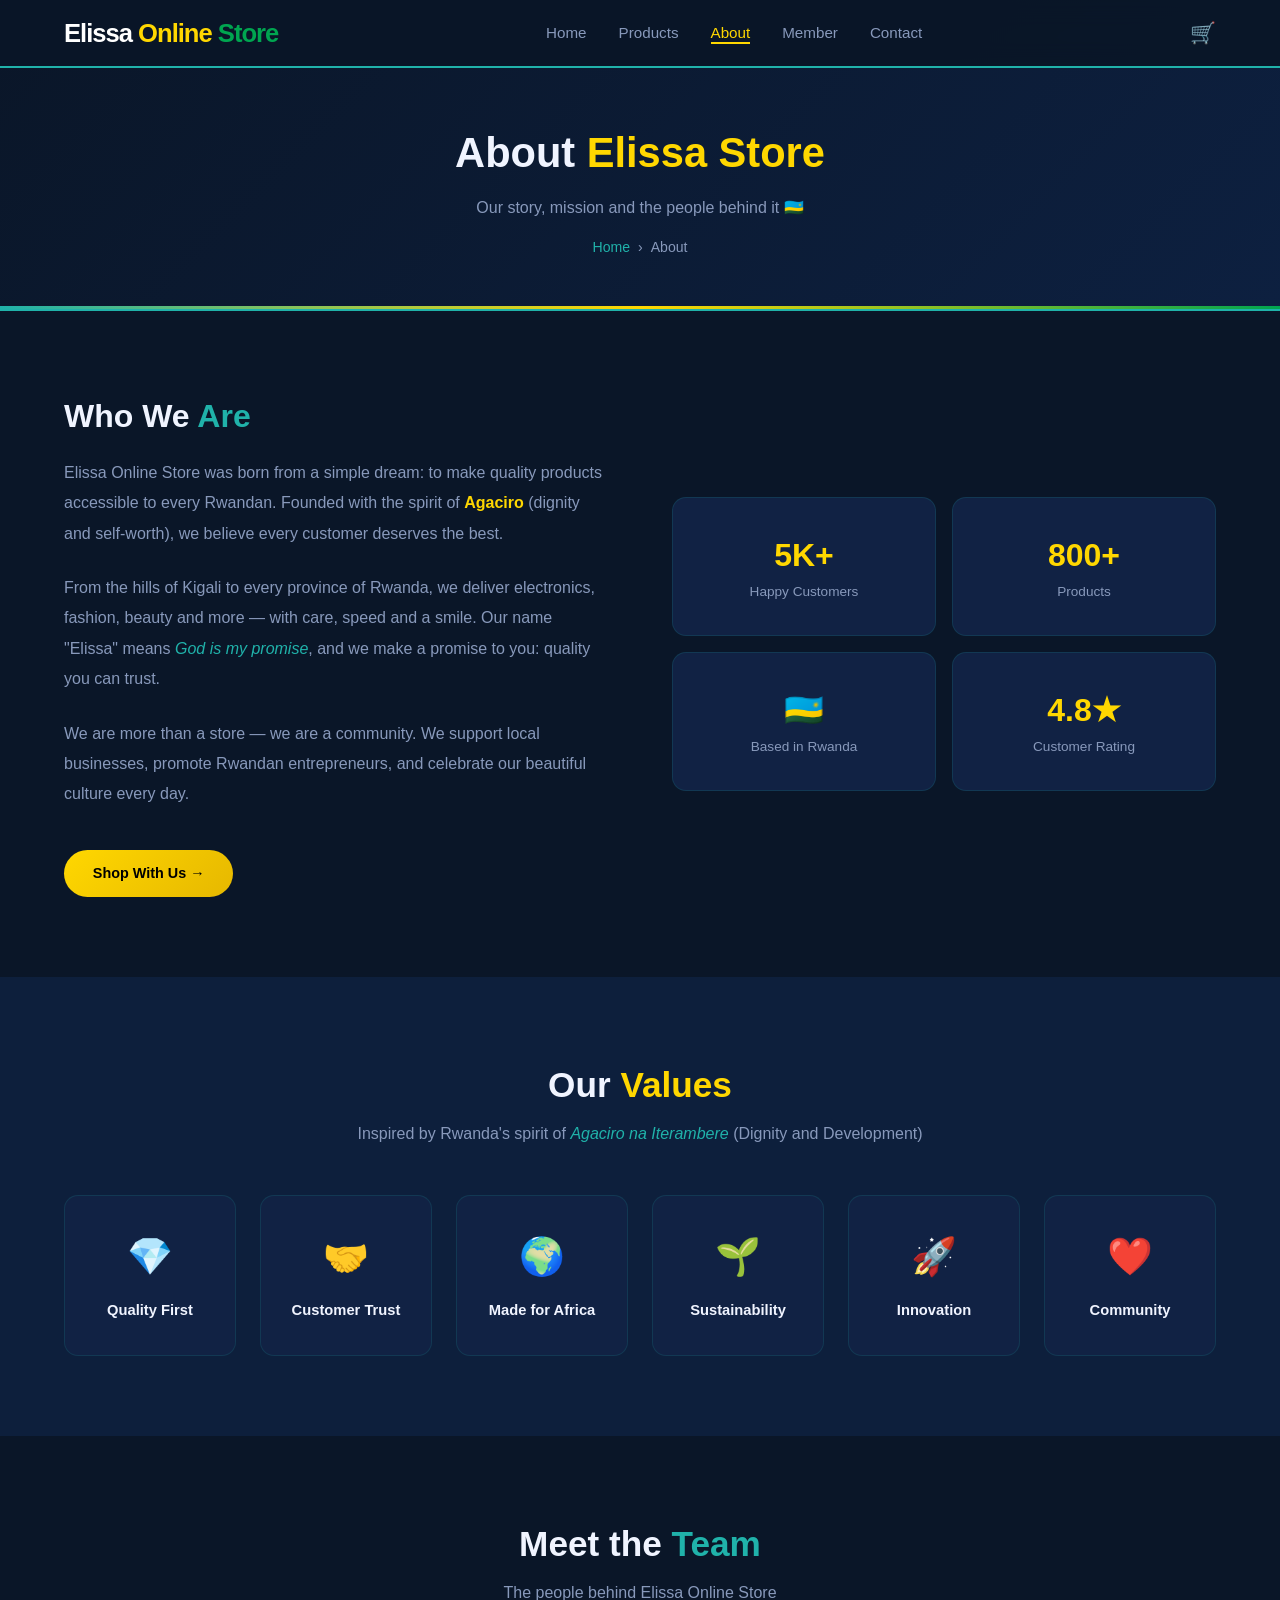
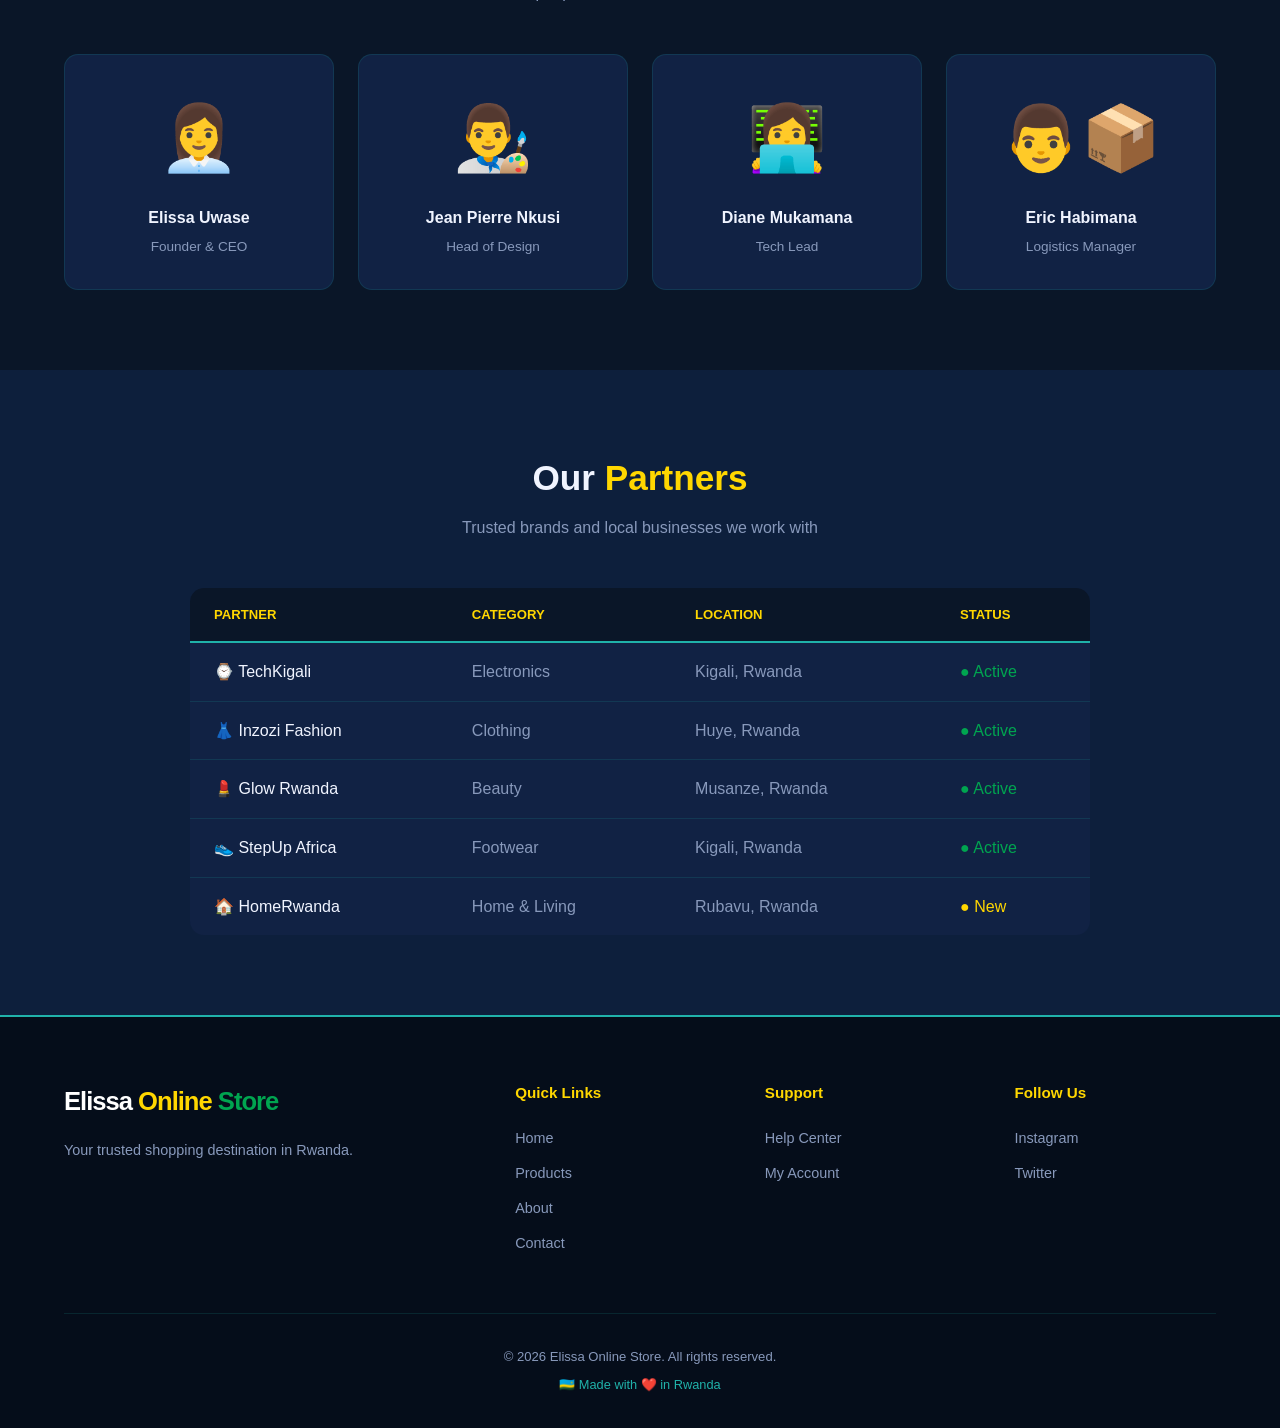
==== about.html @ 530d2311 "first commit" ====
<!DOCTYPE html>
<html lang="en">
<head>
  <meta charset="UTF-8">
  <meta name="viewport" content="width=device-width, initial-scale=1.0">
  <title>About – Elissa Online Store</title>
  <link rel="stylesheet" href="css/style.css">
</head>
<body>

<nav class="navbar">
  <a href="index.html" class="logo">Elissa<span> Online</span><em> Store</em></a>
  <ul class="nav-links">
    <li><a href="index.html">Home</a></li>
    <li><a href="prouducts.html">Products</a></li>
    <li><a href="about.html">About</a></li>
    <li><a href="member.html">Member</a></li>
    <li><a href="contact.html">Contact</a></li>
  </ul>
  <div class="nav-right">
    <a href="prouducts.html" class="cart-icon">🛒<span class="cart-count">0</span></a>
    <div class="hamburger"><span></span><span></span><span></span></div>
  </div>
</nav>

<div class="page-header">
  <h1>About <span class="gold">Elissa Store</span></h1>
  <p>Our story, mission and the people behind it 🇷🇼</p>
  <div class="breadcrumb"><a href="index.html">Home</a><span>›</span><span>About</span></div>
</div>

<!-- OUR STORY -->
<section>
  <div class="about-grid">
    <div class="about-text">
      <h2>Who We <span class="accent">Are</span></h2>
      <p>Elissa Online Store was born from a simple dream: to make quality products accessible to every Rwandan. Founded with the spirit of <strong style="color:var(--gold);">Agaciro</strong> (dignity and self-worth), we believe every customer deserves the best.</p>
      <p>From the hills of Kigali to every province of Rwanda, we deliver electronics, fashion, beauty and more — with care, speed and a smile. Our name "Elissa" means <em style="color:var(--accent);">God is my promise</em>, and we make a promise to you: quality you can trust.</p>
      <p>We are more than a store — we are a community. We support local businesses, promote Rwandan entrepreneurs, and celebrate our beautiful culture every day.</p>
      <a href="prouducts.html" class="btn btn-gold" style="margin-top:1rem;">Shop With Us →</a>
    </div>
    <div class="about-visual">
      <div class="a-box"><div class="num">5K+</div><p>Happy Customers</p></div>
      <div class="a-box"><div class="num">800+</div><p>Products</p></div>
      <div class="a-box"><div class="num">🇷🇼</div><p>Based in Rwanda</p></div>
      <div class="a-box"><div class="num">4.8★</div><p>Customer Rating</p></div>
    </div>
  </div>
</section>

<!-- VALUES -->
<section style="background:var(--secondary);">
  <div class="section-title">
    <h2>Our <span class="gold">Values</span></h2>
    <p>Inspired by Rwanda's spirit of <em style="color:var(--accent);">Agaciro na Iterambere</em> (Dignity and Development)</p>
  </div>
  <div class="cat-grid" style="max-width:1200px;margin:0 auto;">
    <div class="cat-card"><div class="icon">💎</div><h3>Quality First</h3></div>
    <div class="cat-card"><div class="icon">🤝</div><h3>Customer Trust</h3></div>
    <div class="cat-card"><div class="icon">🌍</div><h3>Made for Africa</h3></div>
    <div class="cat-card"><div class="icon">🌱</div><h3>Sustainability</h3></div>
    <div class="cat-card"><div class="icon">🚀</div><h3>Innovation</h3></div>
    <div class="cat-card"><div class="icon">❤️</div><h3>Community</h3></div>
  </div>
</section>

<!-- TEAM -->
<section>
  <div class="section-title">
    <h2>Meet the <span class="accent">Team</span></h2>
    <p>The people behind Elissa Online Store</p>
  </div>
  <div class="team-grid">
    <div class="team-card"><div class="avatar">👩‍💼</div><h3>Elissa Uwase</h3><p>Founder & CEO</p></div>
    <div class="team-card"><div class="avatar">👨‍🎨</div><h3>Jean Pierre Nkusi</h3><p>Head of Design</p></div>
    <div class="team-card"><div class="avatar">👩‍💻</div><h3>Diane Mukamana</h3><p>Tech Lead</p></div>
    <div class="team-card"><div class="avatar">👨‍📦</div><h3>Eric Habimana</h3><p>Logistics Manager</p></div>
  </div>
</section>

<!-- PARTNERS TABLE -->
<section style="background:var(--secondary);">
  <div class="section-title">
    <h2>Our <span class="gold">Partners</span></h2>
    <p>Trusted brands and local businesses we work with</p>
  </div>
  <div style="max-width:900px;margin:0 auto;overflow-x:auto;">
    <table style="width:100%;border-collapse:collapse;background:var(--card);border-radius:var(--radius);overflow:hidden;">
      <thead>
        <tr style="background:var(--primary);border-bottom:2px solid var(--accent);">
          <th style="padding:1rem 1.5rem;text-align:left;color:var(--gold);font-size:.82rem;text-transform:uppercase;">Partner</th>
          <th style="padding:1rem 1.5rem;text-align:left;color:var(--gold);font-size:.82rem;text-transform:uppercase;">Category</th>
          <th style="padding:1rem 1.5rem;text-align:left;color:var(--gold);font-size:.82rem;text-transform:uppercase;">Location</th>
          <th style="padding:1rem 1.5rem;text-align:left;color:var(--gold);font-size:.82rem;text-transform:uppercase;">Status</th>
        </tr>
      </thead>
      <tbody>
        <tr style="border-bottom:1px solid var(--border);"><td style="padding:1rem 1.5rem;">⌚ TechKigali</td><td style="padding:1rem 1.5rem;color:var(--muted);">Electronics</td><td style="padding:1rem 1.5rem;color:var(--muted);">Kigali, Rwanda</td><td style="padding:1rem 1.5rem;"><span style="color:var(--green);">● Active</span></td></tr>
        <tr style="border-bottom:1px solid var(--border);"><td style="padding:1rem 1.5rem;">👗 Inzozi Fashion</td><td style="padding:1rem 1.5rem;color:var(--muted);">Clothing</td><td style="padding:1rem 1.5rem;color:var(--muted);">Huye, Rwanda</td><td style="padding:1rem 1.5rem;"><span style="color:var(--green);">● Active</span></td></tr>
        <tr style="border-bottom:1px solid var(--border);"><td style="padding:1rem 1.5rem;">💄 Glow Rwanda</td><td style="padding:1rem 1.5rem;color:var(--muted);">Beauty</td><td style="padding:1rem 1.5rem;color:var(--muted);">Musanze, Rwanda</td><td style="padding:1rem 1.5rem;"><span style="color:var(--green);">● Active</span></td></tr>
        <tr style="border-bottom:1px solid var(--border);"><td style="padding:1rem 1.5rem;">👟 StepUp Africa</td><td style="padding:1rem 1.5rem;color:var(--muted);">Footwear</td><td style="padding:1rem 1.5rem;color:var(--muted);">Kigali, Rwanda</td><td style="padding:1rem 1.5rem;"><span style="color:var(--green);">● Active</span></td></tr>
        <tr><td style="padding:1rem 1.5rem;">🏠 HomeRwanda</td><td style="padding:1rem 1.5rem;color:var(--muted);">Home & Living</td><td style="padding:1rem 1.5rem;color:var(--muted);">Rubavu, Rwanda</td><td style="padding:1rem 1.5rem;"><span style="color:var(--gold);">● New</span></td></tr>
      </tbody>
    </table>
  </div>
</section>

<footer>
  <div class="footer-grid">
    <div class="footer-brand"><a href="index.html" class="logo">Elissa<span> Online</span><em> Store</em></a><p>Your trusted shopping destination in Rwanda.</p></div>
    <div class="footer-col"><h4>Quick Links</h4><ul><li><a href="index.html">Home</a></li><li><a href="prouducts.html">Products</a></li><li><a href="about.html">About</a></li><li><a href="contact.html">Contact</a></li></ul></div>
    <div class="footer-col"><h4>Support</h4><ul><li><a href="contact.html">Help Center</a></li><li><a href="member.html">My Account</a></li></ul></div>
    <div class="footer-col"><h4>Follow Us</h4><ul><li><a href="#">Instagram</a></li><li><a href="#">Twitter</a></li></ul></div>
  </div>
  <div class="footer-bottom">© 2026 Elissa Online Store. All rights reserved.<div class="footer-flag">🇷🇼 Made with ❤️ in Rwanda</div></div>
</footer>

<script src="js/main.js"></script>
</body>
</html>
---- css/style.css ----
/* ===== ELISSA ONLINE STORE — Rwanda Inspired Theme ===== */
:root {
  --primary: #0a1628;
  --secondary: #0d1f3c;
  --card: #112244;
  --accent: #20b2aa;      /* teal/blue — Rwanda flag blue */
  --gold: #FFD700;        /* Rwanda flag yellow/gold */
  --green: #00a550;       /* Rwanda flag green */
  --text: #f0f4ff;
  --muted: #8899bb;
  --border: rgba(32,178,170,0.15);
  --radius: 14px;
  --shadow: 0 8px 30px rgba(0,0,0,0.4);
  --transition: all 0.3s ease;
}

* { margin:0; padding:0; box-sizing:border-box; }
body { font-family:'Segoe UI', sans-serif; background:var(--primary); color:var(--text); line-height:1.6; }
a { text-decoration:none; color:inherit; }
ul { list-style:none; }
img { max-width:100%; display:block; }

/* ===== NAVBAR ===== */
.navbar {
  position: fixed;
  top:0; left:0; right:0;
  z-index: 999;
  height: 68px;
  background: rgba(10,22,40,0.97);
  border-bottom: 2px solid var(--accent);
  display: flex;
  align-items: center;
  justify-content: space-between;
  padding: 0 5%;
  backdrop-filter: blur(12px);
}

.logo { font-size:1.6rem; font-weight:900; color:#fff; letter-spacing:-1px; }
.logo span { color:var(--gold); }
.logo em { color:var(--green); font-style:normal; }

.nav-links { display:flex; gap:2rem; align-items:center; }
.nav-links a { color:var(--muted); font-weight:500; transition:var(--transition); position:relative; padding-bottom:3px; font-size:.95rem; }
.nav-links a::after { content:''; position:absolute; bottom:0; left:0; width:0; height:2px; background:var(--gold); transition:var(--transition); }
.nav-links a:hover, .nav-links a.active { color:var(--gold); }
.nav-links a:hover::after, .nav-links a.active::after { width:100%; }

.nav-right { display:flex; align-items:center; gap:1.5rem; }
.cart-icon { position:relative; font-size:1.3rem; cursor:pointer; color:var(--muted); transition:var(--transition); }
.cart-icon:hover { color:var(--gold); }
.cart-count { position:absolute; top:-7px; right:-7px; background:var(--gold); color:#000; font-size:.6rem; font-weight:900; width:17px; height:17px; border-radius:50%; display:flex; align-items:center; justify-content:center; }

.hamburger { display:none; flex-direction:column; gap:5px; cursor:pointer; }
.hamburger span { display:block; width:24px; height:2px; background:#fff; transition:var(--transition); }

/* ===== BUTTONS ===== */
.btn { display:inline-flex; align-items:center; gap:.5rem; padding:.75rem 1.8rem; border-radius:50px; font-weight:700; font-size:.9rem; cursor:pointer; border:none; transition:var(--transition); }
.btn-primary { background:linear-gradient(135deg, var(--accent), #178f88); color:#fff; }
.btn-primary:hover { transform:translateY(-2px); box-shadow:0 6px 20px rgba(32,178,170,.45); }
.btn-gold { background:linear-gradient(135deg, var(--gold), #e6b800); color:#000; font-weight:800; }
.btn-gold:hover { transform:translateY(-2px); box-shadow:0 6px 20px rgba(255,215,0,.4); }
.btn-outline { background:transparent; border:2px solid var(--accent); color:var(--accent); }
.btn-outline:hover { background:var(--accent); color:#fff; transform:translateY(-2px); }
.btn-green { background:linear-gradient(135deg, var(--green), #007a3d); color:#fff; }
.btn-green:hover { transform:translateY(-2px); box-shadow:0 6px 20px rgba(0,165,80,.4); }

/* ===== SECTIONS ===== */
section { padding:5rem 5%; }
.section-title { text-align:center; margin-bottom:3rem; }
.section-title h2 { font-size:2.2rem; font-weight:900; margin-bottom:.5rem; }
.section-title p { color:var(--muted); }
.accent { color:var(--accent); }
.gold { color:var(--gold); }
.green-text { color:var(--green); }

/* ===== HERO ===== */
.hero {
  min-height:100vh;
  padding-top:68px;
  display:flex;
  align-items:center;
  background: linear-gradient(135deg, #0a1628 0%, #0d2040 40%, #0a1e35 100%);
  position:relative;
  overflow:hidden;
}

.hero::before {
  content:'';
  position:absolute;
  top:10%; right:-5%;
  width:550px; height:550px;
  background:radial-gradient(circle, rgba(32,178,170,.1) 0%, transparent 65%);
  animation:glow 6s ease-in-out infinite;
}

.hero::after {
  content:'';
  position:absolute;
  bottom:10%; left:-5%;
  width:400px; height:400px;
  background:radial-gradient(circle, rgba(255,215,0,.07) 0%, transparent 65%);
  animation:glow 6s ease-in-out 3s infinite;
}

/* Rwanda flag stripe decoration */
.hero-stripe {
  position:absolute;
  top:0; right:0;
  width:6px;
  height:100%;
  background:linear-gradient(to bottom, var(--accent) 33%, var(--gold) 33%, var(--gold) 66%, var(--green) 66%);
  opacity:.4;
}

@keyframes glow { 0%,100%{transform:scale(1);opacity:.5;} 50%{transform:scale(1.15);opacity:1;} }

.hero-inner { max-width:1200px; margin:0 auto; width:100%; display:flex; align-items:center; gap:4rem; }
.hero-text { flex:1; }

.hero-tag { display:inline-flex; align-items:center; gap:.5rem; background:rgba(32,178,170,.12); color:var(--accent); border:1px solid rgba(32,178,170,.3); padding:.4rem 1.1rem; border-radius:50px; font-size:.82rem; font-weight:700; margin-bottom:1.5rem; animation:fadeUp .6s ease both; }

.hero-text h1 { font-size:clamp(2.2rem,5vw,3.8rem); font-weight:900; line-height:1.1; margin-bottom:1.5rem; animation:fadeUp .7s .1s ease both; }
.hero-text h1 .line2 { color:var(--gold); display:block; }

.hero-text p { color:var(--muted); font-size:1.05rem; margin-bottom:2rem; animation:fadeUp .7s .2s ease both; line-height:1.8; }
.hero-btns { display:flex; gap:1rem; flex-wrap:wrap; animation:fadeUp .7s .3s ease both; }

.hero-stats { display:flex; gap:2.5rem; margin-top:3rem; animation:fadeUp .7s .4s ease both; }
.stat h3 { font-size:1.9rem; font-weight:900; color:var(--gold); }
.stat p { font-size:.8rem; color:var(--muted); }

.hero-visual { flex:1; display:grid; grid-template-columns:1fr 1fr; gap:1rem; animation:fadeRight .9s .2s ease both; }
.h-card { background:var(--card); border-radius:var(--radius); padding:1.5rem; border:1px solid var(--border); transition:var(--transition); }
.h-card:hover { transform:translateY(-6px); border-color:rgba(255,215,0,.4); box-shadow:0 10px 30px rgba(0,0,0,.3); }
.h-card:first-child { grid-column:span 2; display:flex; align-items:center; gap:1rem; }
.h-card .emoji { font-size:2.5rem; }
.h-card h4 { font-size:.95rem; margin-bottom:.2rem; }
.h-card .price { color:var(--gold); font-weight:800; }
.h-card .tag { font-size:.72rem; color:var(--green); font-weight:700; background:rgba(0,165,80,.1); padding:.2rem .6rem; border-radius:50px; display:inline-block; margin-bottom:.3rem; }

@keyframes fadeUp { from{opacity:0;transform:translateY(25px);} to{opacity:1;transform:translateY(0);} }
@keyframes fadeRight { from{opacity:0;transform:translateX(25px);} to{opacity:1;transform:translateX(0);} }

/* ===== CATEGORIES ===== */
.categories { background:var(--secondary); }
.cat-grid { display:grid; grid-template-columns:repeat(auto-fit, minmax(150px,1fr)); gap:1.5rem; max-width:1200px; margin:0 auto; }
.cat-card { background:var(--card); border-radius:var(--radius); padding:2rem 1rem; text-align:center; border:1px solid var(--border); cursor:pointer; transition:var(--transition); }
.cat-card:hover { background:linear-gradient(135deg, var(--accent), #178f88); transform:translateY(-7px); border-color:var(--accent); box-shadow:0 10px 25px rgba(32,178,170,.3); }
.cat-card .icon { font-size:2.3rem; margin-bottom:.8rem; }
.cat-card h3 { font-size:.92rem; font-weight:700; }

/* ===== PRODUCTS ===== */
.products-grid { display:grid; grid-template-columns:repeat(auto-fill, minmax(255px,1fr)); gap:1.8rem; max-width:1200px; margin:0 auto; }
.product-card { background:var(--card); border-radius:var(--radius); overflow:hidden; border:1px solid var(--border); transition:var(--transition); position:relative; }
.product-card:hover { transform:translateY(-7px); box-shadow:var(--shadow); border-color:rgba(32,178,170,.4); }
.badge { position:absolute; top:1rem; left:1rem; background:var(--gold); color:#000; padding:.25rem .75rem; border-radius:50px; font-size:.7rem; font-weight:900; z-index:1; }
.badge-green { background:var(--green); color:#fff; }
.prod-img { height:185px; display:flex; align-items:center; justify-content:center; font-size:5rem; background:rgba(32,178,170,.04); }
.prod-info { padding:1.3rem; }
.prod-info h3 { font-size:1rem; margin-bottom:.4rem; }
.prod-rating { color:var(--gold); font-size:.85rem; margin-bottom:.7rem; }
.prod-price { display:flex; align-items:center; gap:.8rem; margin-bottom:1rem; }
.price-now { font-size:1.3rem; font-weight:900; color:var(--gold); }
.price-old { font-size:.85rem; color:var(--muted); text-decoration:line-through; }
.prod-actions { display:flex; gap:.5rem; }
.prod-actions .btn { flex:1; justify-content:center; padding:.55rem .8rem; font-size:.82rem; }

/* ===== RWANDA FEATURE BANNER ===== */
.rwanda-banner {
  background:linear-gradient(135deg, #0d2040 0%, #112244 50%, #0a2a1a 100%);
  border-top:3px solid var(--accent);
  border-bottom:3px solid var(--green);
  padding:4rem 5%;
  text-align:center;
  position:relative;
  overflow:hidden;
}
.rwanda-banner::before {
  content:'🇷🇼';
  position:absolute;
  top:50%; left:3%;
  transform:translateY(-50%);
  font-size:6rem;
  opacity:.08;
}
.rwanda-banner h2 { font-size:2rem; font-weight:900; margin-bottom:1rem; }
.rwanda-banner p { color:var(--muted); font-size:1.05rem; max-width:600px; margin:0 auto 2rem; line-height:1.8; }
.rwanda-flags { display:flex; justify-content:center; gap:1.5rem; margin-bottom:2rem; flex-wrap:wrap; }
.flag-item { background:rgba(255,255,255,.05); border-radius:var(--radius); padding:1.2rem 1.8rem; border:1px solid var(--border); text-align:center; min-width:130px; }
.flag-item .num { font-size:1.8rem; font-weight:900; color:var(--gold); display:block; }
.flag-item .lbl { font-size:.75rem; color:var(--muted); }

/* ===== PROMO ===== */
.promo { background:linear-gradient(135deg, #0d2a1a, #0a1e2a); border-top:2px solid var(--green); border-bottom:2px solid var(--gold); text-align:center; padding:4rem 5%; }
.promo h2 { font-size:2.2rem; font-weight:900; margin-bottom:1rem; color:var(--gold); }
.promo p { font-size:1.1rem; margin-bottom:2rem; color:var(--muted); }
.countdown { display:flex; justify-content:center; gap:1.5rem; margin-bottom:2rem; flex-wrap:wrap; }
.cd-box { background:rgba(32,178,170,.1); border:1px solid rgba(32,178,170,.3); border-radius:var(--radius); padding:.9rem 1.4rem; min-width:72px; }
.cd-box .num { font-size:1.9rem; font-weight:900; display:block; color:var(--gold); }
.cd-box .lbl { font-size:.7rem; color:var(--muted); }

/* ===== NEWSLETTER ===== */
.newsletter { background:var(--secondary); text-align:center; }
.nl-form { display:flex; gap:1rem; max-width:480px; margin:2rem auto 0; flex-wrap:wrap; justify-content:center; }
.nl-form input { flex:1; min-width:230px; padding:.85rem 1.5rem; border-radius:50px; border:1px solid var(--border); background:rgba(32,178,170,.05); color:var(--text); font-size:.95rem; outline:none; transition:var(--transition); }
.nl-form input:focus { border-color:var(--gold); }
.nl-form input::placeholder { color:var(--muted); }

/* ===== FOOTER ===== */
footer { background:#050d1a; padding:4rem 5% 2rem; border-top:2px solid var(--accent); }
.footer-grid { display:grid; grid-template-columns:2fr 1fr 1fr 1fr; gap:3rem; max-width:1200px; margin:0 auto 3rem; }
.footer-brand p { color:var(--muted); font-size:.9rem; margin-top:1rem; line-height:1.8; }
.footer-col h4 { font-size:.95rem; font-weight:700; margin-bottom:1.2rem; color:var(--gold); }
.footer-col li { margin-bottom:.6rem; }
.footer-col a { color:var(--muted); font-size:.9rem; transition:var(--transition); }
.footer-col a:hover { color:var(--gold); }
.footer-bottom { text-align:center; padding-top:2rem; border-top:1px solid var(--border); color:var(--muted); font-size:.82rem; max-width:1200px; margin:0 auto; }
.footer-flag { margin-top:.5rem; font-size:.8rem; color:var(--accent); }

/* ===== PAGE HEADER ===== */
.page-header { padding:120px 5% 50px; text-align:center; background:linear-gradient(135deg,#0a1628,#0d2040); border-bottom:2px solid var(--accent); position:relative; overflow:hidden; }
.page-header::after { content:''; position:absolute; bottom:0; left:0; right:0; height:3px; background:linear-gradient(to right, var(--accent), var(--gold), var(--green)); }
.page-header h1 { font-size:2.6rem; font-weight:900; margin-bottom:.5rem; }
.page-header p { color:var(--muted); }
.breadcrumb { display:flex; justify-content:center; gap:.5rem; margin-top:1rem; font-size:.88rem; color:var(--muted); }
.breadcrumb a { color:var(--accent); }

/* ===== FILTERS ===== */
.filters { display:flex; gap:.8rem; flex-wrap:wrap; align-items:center; max-width:1200px; margin:0 auto 2rem; }
.f-btn { padding:.45rem 1.1rem; border-radius:50px; border:1px solid var(--border); background:transparent; color:var(--muted); cursor:pointer; font-size:.88rem; transition:var(--transition); }
.f-btn:hover,.f-btn.active { background:var(--accent); border-color:var(--accent); color:#fff; }
.search-wrap input { padding:.45rem 1.2rem; border-radius:50px; border:1px solid var(--border); background:rgba(32,178,170,.05); color:var(--text); outline:none; transition:var(--transition); }
.search-wrap input:focus { border-color:var(--gold); }

/* ===== CART ===== */
.cart-layout { display:grid; grid-template-columns:1fr 340px; gap:2rem; align-items:start; max-width:1200px; margin:0 auto; }
.cart-table { width:100%; border-collapse:collapse; background:var(--card); border-radius:var(--radius); overflow:hidden; }
.cart-table th { background:var(--secondary); padding:1rem 1.3rem; text-align:left; font-size:.8rem; color:var(--muted); text-transform:uppercase; letter-spacing:1px; border-bottom:2px solid var(--accent); }
.cart-table td { padding:1.1rem 1.3rem; border-bottom:1px solid var(--border); vertical-align:middle; }
.cart-table tr:last-child td { border-bottom:none; }
.c-prod { display:flex; align-items:center; gap:1rem; }
.c-prod .em { font-size:2.2rem; }
.c-prod h4 { font-size:.95rem; }
.c-prod p { font-size:.78rem; color:var(--muted); }
.qty-ctrl { display:flex; align-items:center; gap:.5rem; }
.q-btn { width:28px; height:28px; border-radius:50%; border:1px solid var(--border); background:transparent; color:var(--text); cursor:pointer; font-size:1rem; display:flex; align-items:center; justify-content:center; transition:var(--transition); }
.q-btn:hover { background:var(--accent); border-color:var(--accent); }
.rm-btn { background:none; border:none; color:#ff6b6b; cursor:pointer; font-size:1.1rem; transition:var(--transition); }
.cart-summary { background:var(--card); border-radius:var(--radius); padding:1.8rem; border:1px solid var(--border); position:sticky; top:80px; border-top:3px solid var(--gold); }
.cart-summary h3 { font-size:1.2rem; margin-bottom:1.5rem; padding-bottom:1rem; border-bottom:1px solid var(--border); color:var(--gold); }
.s-row { display:flex; justify-content:space-between; margin-bottom:1rem; font-size:.93rem; }
.s-row.total { font-weight:900; font-size:1.15rem; color:var(--gold); border-top:1px solid var(--border); padding-top:1rem; margin-top:.5rem; }
.promo-row { display:flex; gap:.5rem; margin:1.3rem 0; }
.promo-row input { flex:1; padding:.6rem 1rem; border-radius:8px; border:1px solid var(--border); background:rgba(255,255,255,.05); color:var(--text); outline:none; font-size:.88rem; }
.empty-cart { text-align:center; padding:5rem; }
.empty-cart .em { font-size:5rem; margin-bottom:1.5rem; }

/* ===== ABOUT ===== */
.about-grid { display:grid; grid-template-columns:1fr 1fr; gap:4rem; align-items:center; max-width:1200px; margin:0 auto; }
.about-text h2 { font-size:2rem; font-weight:900; margin-bottom:1rem; }
.about-text p { color:var(--muted); line-height:1.9; margin-bottom:1.5rem; }
.about-visual { display:grid; grid-template-columns:1fr 1fr; gap:1rem; }
.a-box { background:var(--card); border-radius:var(--radius); padding:2rem; text-align:center; border:1px solid var(--border); transition:var(--transition); }
.a-box:hover { border-color:var(--gold); transform:translateY(-4px); }
.a-box .num { font-size:2rem; font-weight:900; color:var(--gold); }
.a-box p { color:var(--muted); font-size:.85rem; }
.team-grid { display:grid; grid-template-columns:repeat(auto-fit,minmax(200px,1fr)); gap:1.5rem; max-width:1200px; margin:0 auto; }
.team-card { background:var(--card); border-radius:var(--radius); padding:2rem; text-align:center; border:1px solid var(--border); transition:var(--transition); }
.team-card:hover { transform:translateY(-5px); border-color:rgba(255,215,0,.4); }
.team-card .avatar { font-size:4rem; margin-bottom:1rem; }
.team-card h3 { font-size:1rem; font-weight:700; margin-bottom:.3rem; }
.team-card p { color:var(--muted); font-size:.85rem; }

/* ===== CONTACT ===== */
.contact-layout { display:grid; grid-template-columns:1fr 1.5fr; gap:4rem; max-width:1200px; margin:0 auto; }
.contact-info h2 { font-size:1.8rem; font-weight:900; margin-bottom:1rem; }
.contact-info > p { color:var(--muted); margin-bottom:2rem; line-height:1.8; }
.c-item { display:flex; align-items:flex-start; gap:1rem; margin-bottom:1.5rem; }
.c-icon { width:44px; height:44px; background:rgba(32,178,170,.12); border-radius:10px; display:flex; align-items:center; justify-content:center; font-size:1.1rem; flex-shrink:0; border:1px solid rgba(32,178,170,.2); }
.c-item h4 { font-size:.9rem; margin-bottom:.2rem; color:var(--gold); }
.c-item p { color:var(--muted); font-size:.85rem; }
.contact-form { background:var(--card); border-radius:var(--radius); padding:2.3rem; border:1px solid var(--border); border-top:3px solid var(--accent); }
.contact-form h3 { font-size:1.4rem; margin-bottom:2rem; }
.form-grid { display:grid; grid-template-columns:1fr 1fr; gap:1rem; margin-bottom:1rem; }
.fg { display:flex; flex-direction:column; gap:.35rem; margin-bottom:.9rem; }
.fg label { font-size:.82rem; color:var(--muted); }
.fg input,.fg textarea,.fg select { padding:.75rem 1.1rem; border-radius:8px; border:1px solid var(--border); background:rgba(32,178,170,.04); color:var(--text); font-size:.92rem; outline:none; transition:var(--transition); font-family:inherit; }
.fg input:focus,.fg textarea:focus,.fg select:focus { border-color:var(--gold); box-shadow:0 0 0 3px rgba(255,215,0,.1); }
.fg textarea { resize:vertical; min-height:110px; }
.fg select option { background:var(--secondary); }

/* ===== MEMBER ===== */
.member-layout { display:grid; grid-template-columns:1fr 1fr; gap:4rem; max-width:1000px; margin:0 auto; align-items:start; }
.member-box { background:var(--card); border-radius:var(--radius); padding:2.5rem; border:1px solid var(--border); border-top:3px solid var(--gold); }
.member-box h2 { font-size:1.6rem; font-weight:900; margin-bottom:.5rem; }
.member-box p { color:var(--muted); margin-bottom:2rem; font-size:.9rem; }
.member-perks { display:grid; grid-template-columns:1fr 1fr; gap:1rem; max-width:1200px; margin:2rem auto 0; }
.perk { background:var(--card); border-radius:var(--radius); padding:1.5rem; text-align:center; border:1px solid var(--border); transition:var(--transition); }
.perk:hover { border-color:rgba(255,215,0,.4); transform:translateY(-4px); box-shadow:0 8px 20px rgba(0,0,0,.3); }
.perk .icon { font-size:2rem; margin-bottom:.8rem; }
.perk h4 { font-size:.95rem; font-weight:700; margin-bottom:.3rem; color:var(--gold); }
.perk p { color:var(--muted); font-size:.82rem; }

/* ===== TOAST ===== */
.toast { position:fixed; bottom:2rem; right:2rem; background:linear-gradient(135deg, var(--accent), #178f88); color:#fff; padding:.9rem 1.5rem; border-radius:var(--radius); font-weight:700; z-index:9999; transform:translateY(100px); opacity:0; transition:all .4s ease; box-shadow:var(--shadow); border-left:4px solid var(--gold); }
.toast.show { transform:translateY(0); opacity:1; }

/* ===== RESPONSIVE ===== */
@media(max-width:900px){
  .hero-inner { flex-direction:column; }
  .about-grid,.contact-layout,.member-layout { grid-template-columns:1fr; }
  .footer-grid { grid-template-columns:1fr 1fr; }
  .cart-layout { grid-template-columns:1fr; }
  .form-grid { grid-template-columns:1fr; }
  .member-perks { grid-template-columns:1fr 1fr; }
}
@media(max-width:600px){
  .nav-links { display:none; position:absolute; top:68px; left:0; right:0; background:var(--primary); flex-direction:column; padding:1.5rem 5%; border-bottom:1px solid var(--border); gap:1rem; }
  .nav-links.open { display:flex; }
  .hamburger { display:flex; }
  .footer-grid { grid-template-columns:1fr; }
  .member-perks { grid-template-columns:1fr; }
  .hero-visual { grid-template-columns:1fr; }
  .h-card:first-child { grid-column:span 1; }
}
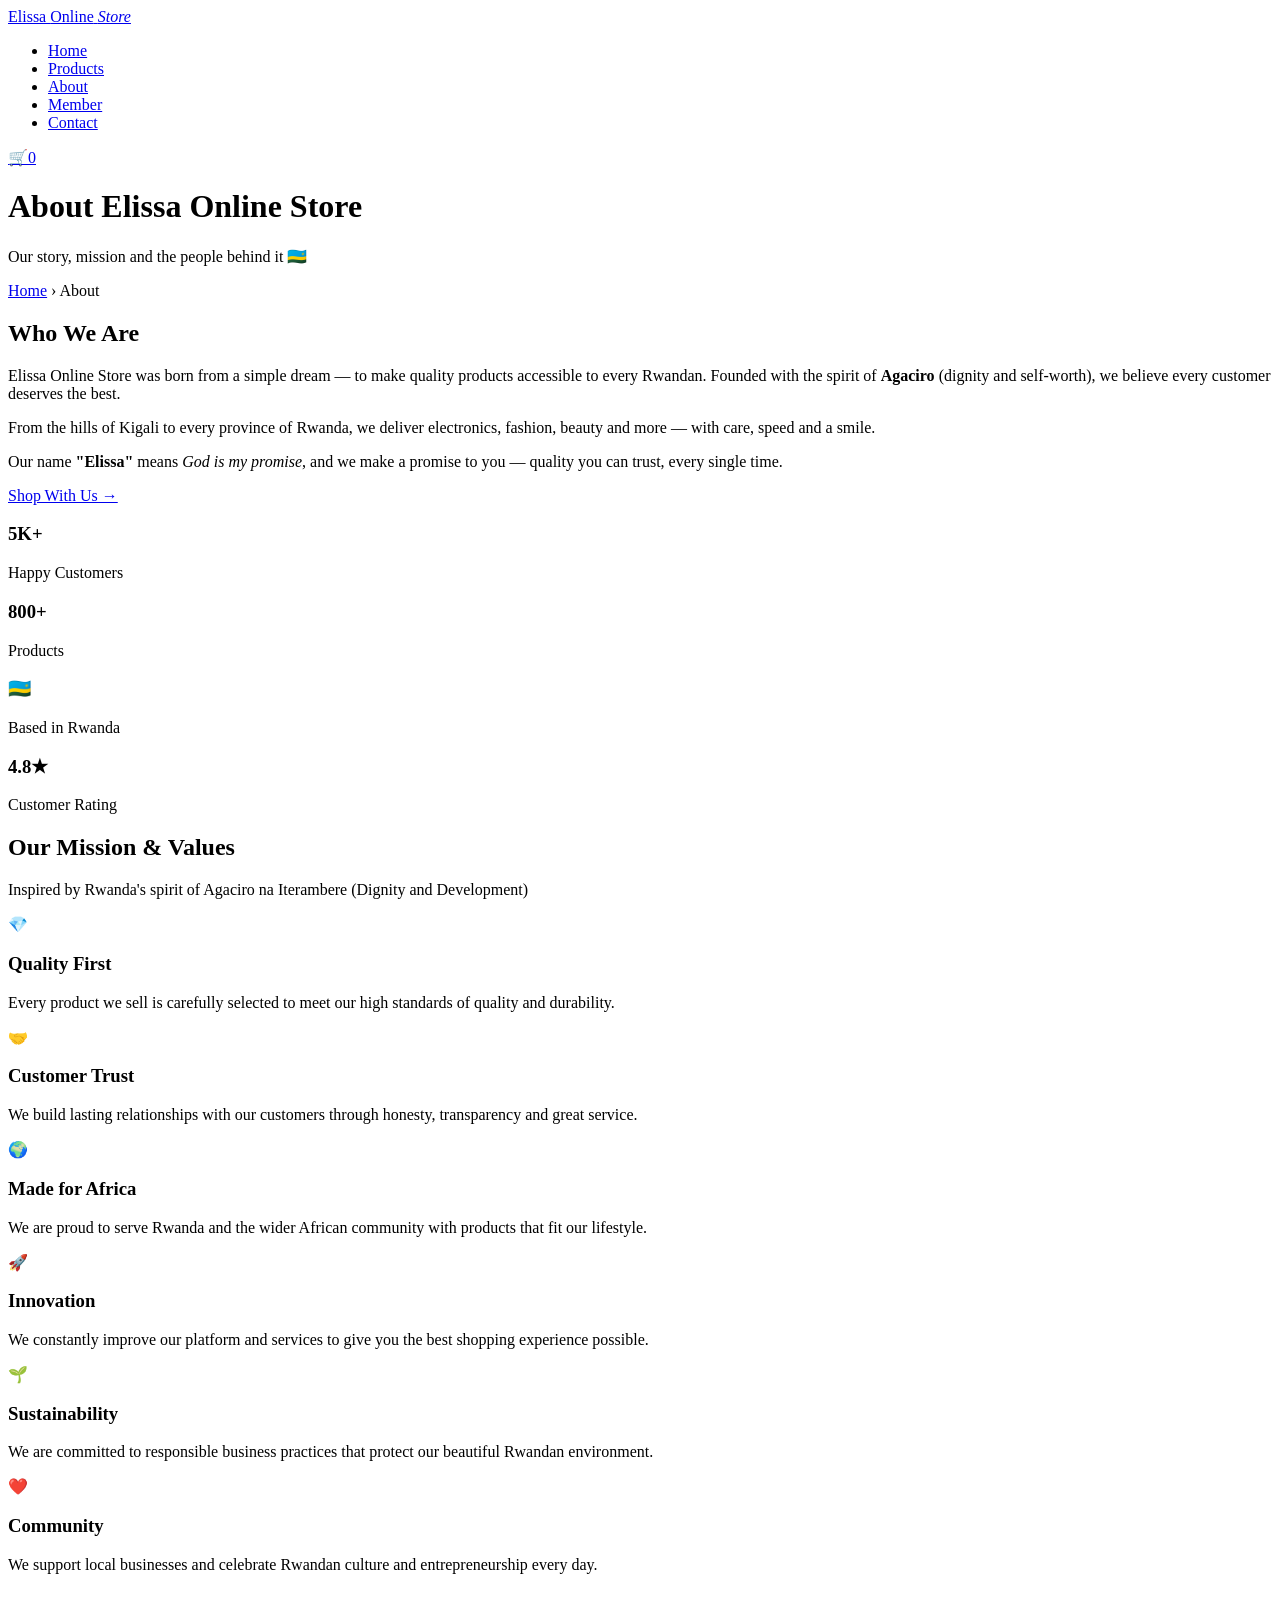
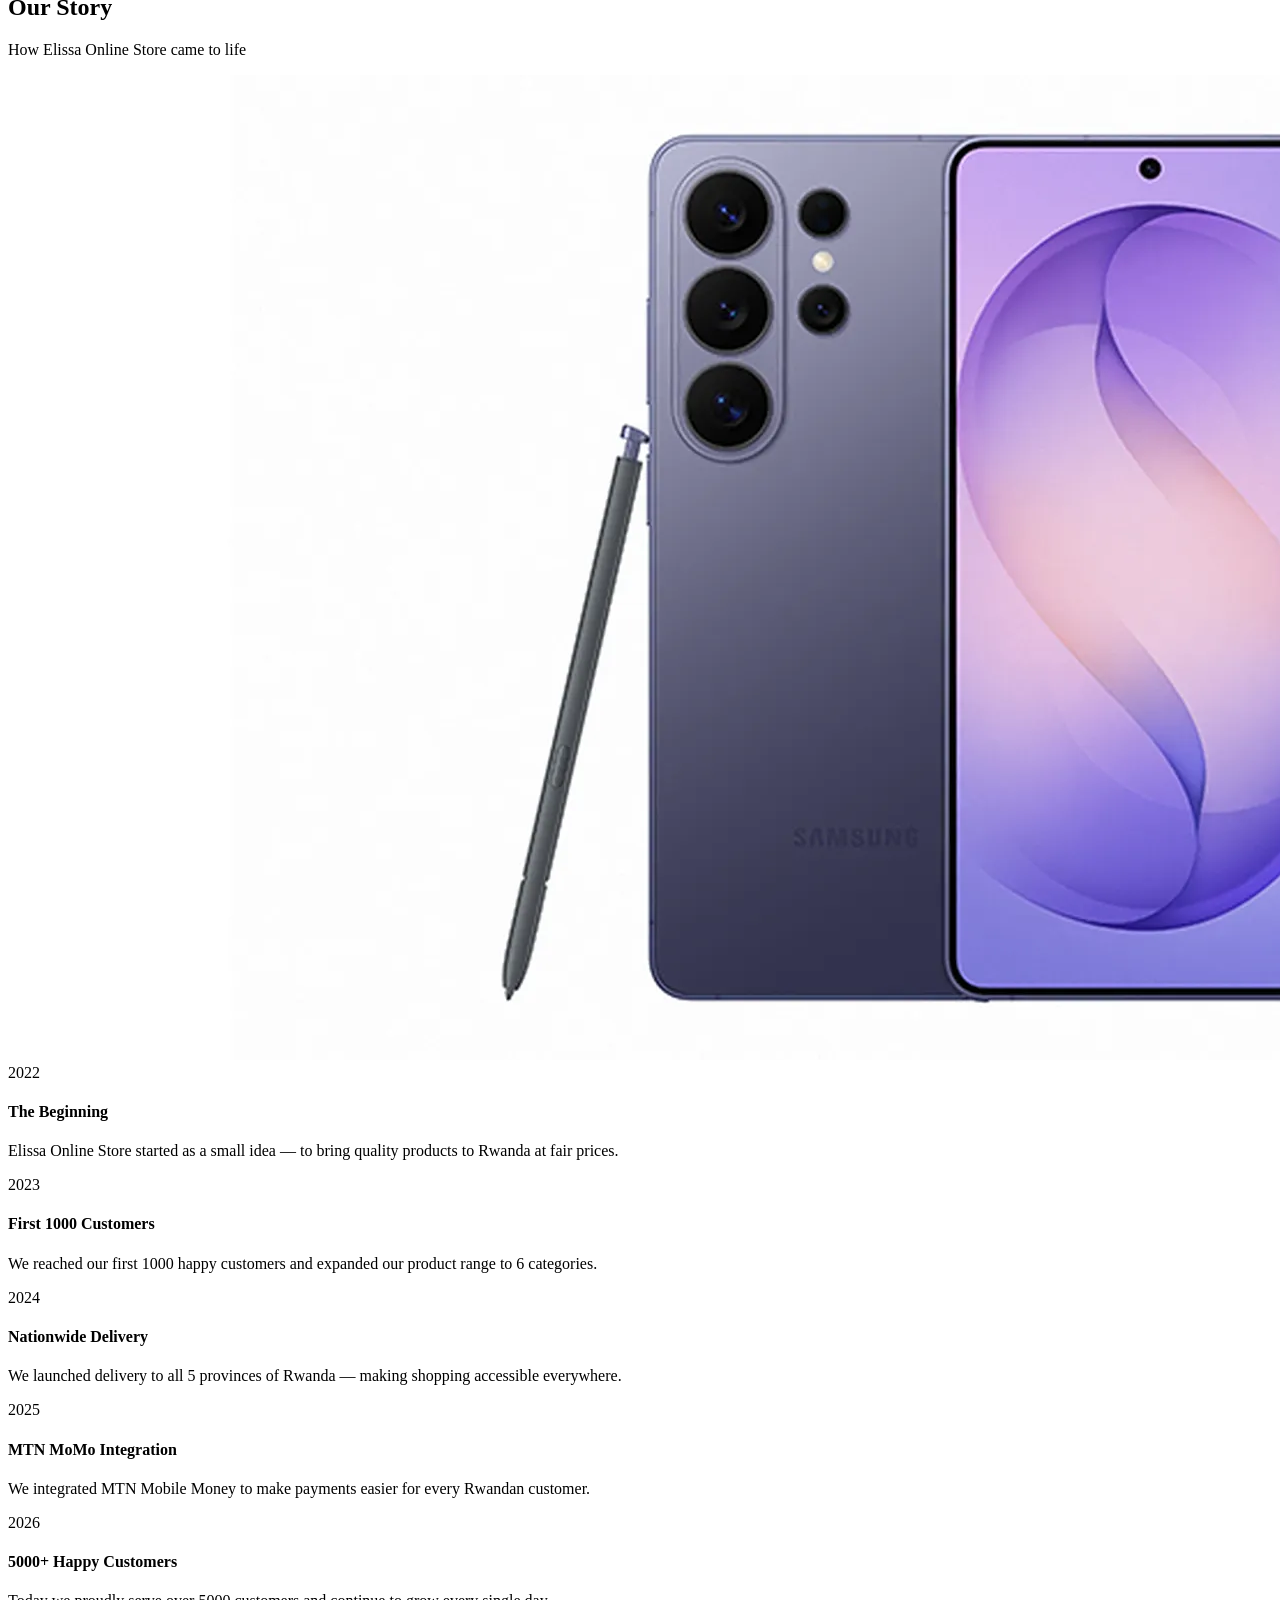
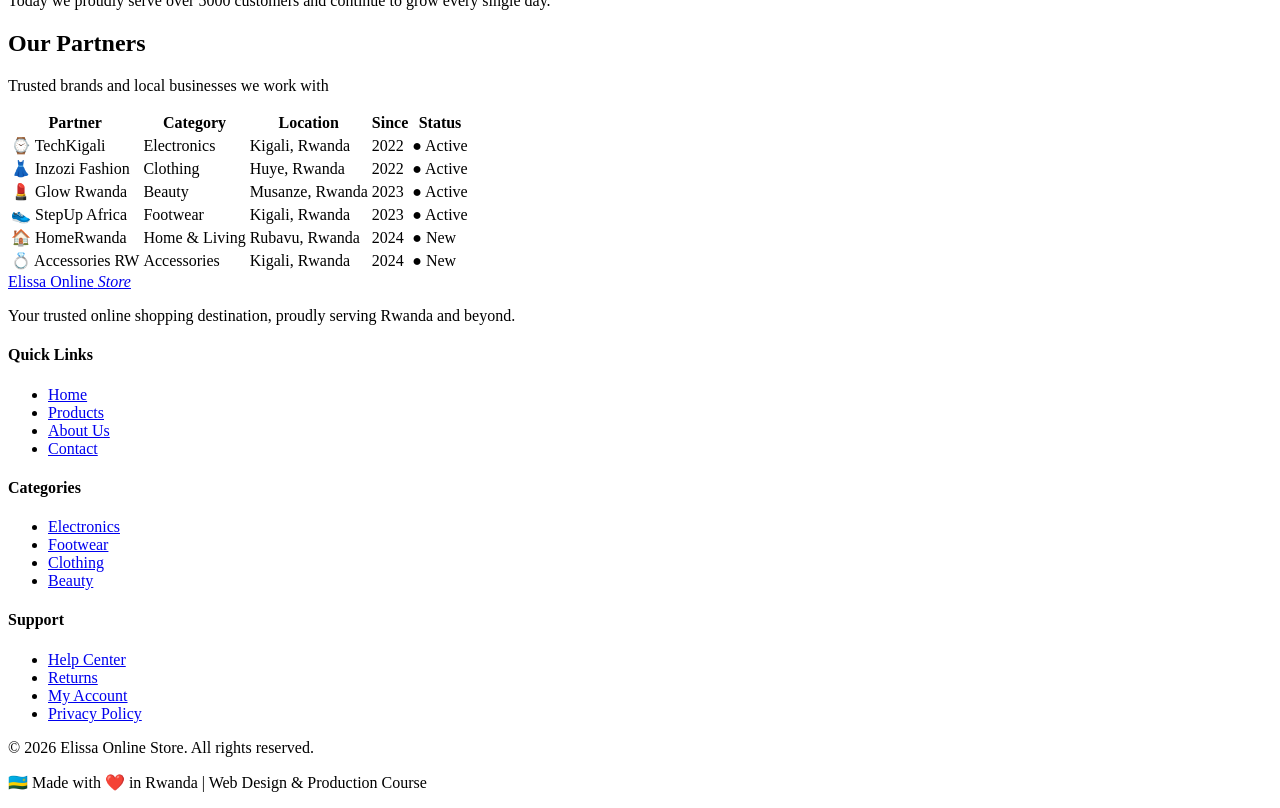
==== commit 1e5ff0c9: "changing all files of html" ====
--- a/about.html
+++ b/about.html
@@ -4,117 +4,272 @@
   <meta charset="UTF-8">
   <meta name="viewport" content="width=device-width, initial-scale=1.0">
   <title>About – Elissa Online Store</title>
-  <link rel="stylesheet" href="css/style.css">
+  <link rel="stylesheet" href="css/global.css">
+  <link rel="stylesheet" href="css/about.css">
 </head>
 <body>
 
-<nav class="navbar">
-  <a href="index.html" class="logo">Elissa<span> Online</span><em> Store</em></a>
-  <ul class="nav-links">
-    <li><a href="index.html">Home</a></li>
-    <li><a href="prouducts.html">Products</a></li>
-    <li><a href="about.html">About</a></li>
-    <li><a href="member.html">Member</a></li>
-    <li><a href="contact.html">Contact</a></li>
-  </ul>
-  <div class="nav-right">
-    <a href="prouducts.html" class="cart-icon">🛒<span class="cart-count">0</span></a>
-    <div class="hamburger"><span></span><span></span><span></span></div>
+  <!-- NAVBAR -->
+  <nav class="navbar">
+    <a href="index.html" class="logo">Elissa <span>Online</span> <em>Store</em></a>
+    <ul class="nav-links">
+      <li><a href="index.html">Home</a></li>
+      <li><a href="prouducts.html">Products</a></li>
+      <li><a href="about.html" class="active">About</a></li>
+      <li><a href="member.html">Member</a></li>
+      <li><a href="contact.html">Contact</a></li>
+    </ul>
+    <div class="nav-right">
+      <a href="prouducts.html" class="cart-icon">
+        🛒<span class="cart-count">0</span>
+      </a>
+      <div class="hamburger">
+        <span></span><span></span><span></span>
+      </div>
+    </div>
+  </nav>
+
+  <!-- PAGE HEADER -->
+  <div class="page-header">
+    <h1>About <span>Elissa Online Store</span></h1>
+    <p>Our story, mission and the people behind it 🇷🇼</p>
+    <div class="breadcrumb">
+      <a href="index.html">Home</a>
+      <span>›</span>
+      <span>About</span>
+    </div>
   </div>
-</nav>
-
-<div class="page-header">
-  <h1>About <span class="gold">Elissa Store</span></h1>
-  <p>Our story, mission and the people behind it 🇷🇼</p>
-  <div class="breadcrumb"><a href="index.html">Home</a><span>›</span><span>About</span></div>
-</div>
-
-<!-- OUR STORY -->
-<section>
-  <div class="about-grid">
-    <div class="about-text">
-      <h2>Who We <span class="accent">Are</span></h2>
-      <p>Elissa Online Store was born from a simple dream: to make quality products accessible to every Rwandan. Founded with the spirit of <strong style="color:var(--gold);">Agaciro</strong> (dignity and self-worth), we believe every customer deserves the best.</p>
-      <p>From the hills of Kigali to every province of Rwanda, we deliver electronics, fashion, beauty and more — with care, speed and a smile. Our name "Elissa" means <em style="color:var(--accent);">God is my promise</em>, and we make a promise to you: quality you can trust.</p>
-      <p>We are more than a store — we are a community. We support local businesses, promote Rwandan entrepreneurs, and celebrate our beautiful culture every day.</p>
-      <a href="prouducts.html" class="btn btn-gold" style="margin-top:1rem;">Shop With Us →</a>
-    </div>
-    <div class="about-visual">
-      <div class="a-box"><div class="num">5K+</div><p>Happy Customers</p></div>
-      <div class="a-box"><div class="num">800+</div><p>Products</p></div>
-      <div class="a-box"><div class="num">🇷🇼</div><p>Based in Rwanda</p></div>
-      <div class="a-box"><div class="num">4.8★</div><p>Customer Rating</p></div>
-    </div>
-  </div>
-</section>
-
-<!-- VALUES -->
-<section style="background:var(--secondary);">
-  <div class="section-title">
-    <h2>Our <span class="gold">Values</span></h2>
-    <p>Inspired by Rwanda's spirit of <em style="color:var(--accent);">Agaciro na Iterambere</em> (Dignity and Development)</p>
-  </div>
-  <div class="cat-grid" style="max-width:1200px;margin:0 auto;">
-    <div class="cat-card"><div class="icon">💎</div><h3>Quality First</h3></div>
-    <div class="cat-card"><div class="icon">🤝</div><h3>Customer Trust</h3></div>
-    <div class="cat-card"><div class="icon">🌍</div><h3>Made for Africa</h3></div>
-    <div class="cat-card"><div class="icon">🌱</div><h3>Sustainability</h3></div>
-    <div class="cat-card"><div class="icon">🚀</div><h3>Innovation</h3></div>
-    <div class="cat-card"><div class="icon">❤️</div><h3>Community</h3></div>
-  </div>
-</section>
-
-<!-- TEAM -->
-<section>
-  <div class="section-title">
-    <h2>Meet the <span class="accent">Team</span></h2>
-    <p>The people behind Elissa Online Store</p>
-  </div>
-  <div class="team-grid">
-    <div class="team-card"><div class="avatar">👩‍💼</div><h3>Elissa Uwase</h3><p>Founder & CEO</p></div>
-    <div class="team-card"><div class="avatar">👨‍🎨</div><h3>Jean Pierre Nkusi</h3><p>Head of Design</p></div>
-    <div class="team-card"><div class="avatar">👩‍💻</div><h3>Diane Mukamana</h3><p>Tech Lead</p></div>
-    <div class="team-card"><div class="avatar">👨‍📦</div><h3>Eric Habimana</h3><p>Logistics Manager</p></div>
-  </div>
-</section>
-
-<!-- PARTNERS TABLE -->
-<section style="background:var(--secondary);">
-  <div class="section-title">
-    <h2>Our <span class="gold">Partners</span></h2>
-    <p>Trusted brands and local businesses we work with</p>
-  </div>
-  <div style="max-width:900px;margin:0 auto;overflow-x:auto;">
-    <table style="width:100%;border-collapse:collapse;background:var(--card);border-radius:var(--radius);overflow:hidden;">
-      <thead>
-        <tr style="background:var(--primary);border-bottom:2px solid var(--accent);">
-          <th style="padding:1rem 1.5rem;text-align:left;color:var(--gold);font-size:.82rem;text-transform:uppercase;">Partner</th>
-          <th style="padding:1rem 1.5rem;text-align:left;color:var(--gold);font-size:.82rem;text-transform:uppercase;">Category</th>
-          <th style="padding:1rem 1.5rem;text-align:left;color:var(--gold);font-size:.82rem;text-transform:uppercase;">Location</th>
-          <th style="padding:1rem 1.5rem;text-align:left;color:var(--gold);font-size:.82rem;text-transform:uppercase;">Status</th>
-        </tr>
-      </thead>
-      <tbody>
-        <tr style="border-bottom:1px solid var(--border);"><td style="padding:1rem 1.5rem;">⌚ TechKigali</td><td style="padding:1rem 1.5rem;color:var(--muted);">Electronics</td><td style="padding:1rem 1.5rem;color:var(--muted);">Kigali, Rwanda</td><td style="padding:1rem 1.5rem;"><span style="color:var(--green);">● Active</span></td></tr>
-        <tr style="border-bottom:1px solid var(--border);"><td style="padding:1rem 1.5rem;">👗 Inzozi Fashion</td><td style="padding:1rem 1.5rem;color:var(--muted);">Clothing</td><td style="padding:1rem 1.5rem;color:var(--muted);">Huye, Rwanda</td><td style="padding:1rem 1.5rem;"><span style="color:var(--green);">● Active</span></td></tr>
-        <tr style="border-bottom:1px solid var(--border);"><td style="padding:1rem 1.5rem;">💄 Glow Rwanda</td><td style="padding:1rem 1.5rem;color:var(--muted);">Beauty</td><td style="padding:1rem 1.5rem;color:var(--muted);">Musanze, Rwanda</td><td style="padding:1rem 1.5rem;"><span style="color:var(--green);">● Active</span></td></tr>
-        <tr style="border-bottom:1px solid var(--border);"><td style="padding:1rem 1.5rem;">👟 StepUp Africa</td><td style="padding:1rem 1.5rem;color:var(--muted);">Footwear</td><td style="padding:1rem 1.5rem;color:var(--muted);">Kigali, Rwanda</td><td style="padding:1rem 1.5rem;"><span style="color:var(--green);">● Active</span></td></tr>
-        <tr><td style="padding:1rem 1.5rem;">🏠 HomeRwanda</td><td style="padding:1rem 1.5rem;color:var(--muted);">Home & Living</td><td style="padding:1rem 1.5rem;color:var(--muted);">Rubavu, Rwanda</td><td style="padding:1rem 1.5rem;"><span style="color:var(--gold);">● New</span></td></tr>
-      </tbody>
-    </table>
-  </div>
-</section>
-
-<footer>
-  <div class="footer-grid">
-    <div class="footer-brand"><a href="index.html" class="logo">Elissa<span> Online</span><em> Store</em></a><p>Your trusted shopping destination in Rwanda.</p></div>
-    <div class="footer-col"><h4>Quick Links</h4><ul><li><a href="index.html">Home</a></li><li><a href="prouducts.html">Products</a></li><li><a href="about.html">About</a></li><li><a href="contact.html">Contact</a></li></ul></div>
-    <div class="footer-col"><h4>Support</h4><ul><li><a href="contact.html">Help Center</a></li><li><a href="member.html">My Account</a></li></ul></div>
-    <div class="footer-col"><h4>Follow Us</h4><ul><li><a href="#">Instagram</a></li><li><a href="#">Twitter</a></li></ul></div>
-  </div>
-  <div class="footer-bottom">© 2026 Elissa Online Store. All rights reserved.<div class="footer-flag">🇷🇼 Made with ❤️ in Rwanda</div></div>
-</footer>
-
-<script src="js/main.js"></script>
+
+  <!-- WHO WE ARE -->
+  <section class="about-section">
+    <div class="about-grid">
+      <div class="about-text">
+        <h2>Who We <span>Are</span></h2>
+        <p>Elissa Online Store was born from a simple dream — to make quality products accessible to every Rwandan. Founded with the spirit of <strong>Agaciro</strong> (dignity and self-worth), we believe every customer deserves the best.</p>
+        <p>From the hills of Kigali to every province of Rwanda, we deliver electronics, fashion, beauty and more — with care, speed and a smile.</p>
+        <p>Our name <strong>"Elissa"</strong> means <em>God is my promise</em>, and we make a promise to you — quality you can trust, every single time.</p>
+        <a href="prouducts.html" class="btn btn-orange" style="margin-top:1.5rem;">Shop With Us →</a>
+      </div>
+      <div class="about-stats">
+        <div class="stat-box">
+          <h3>5K+</h3>
+          <p>Happy Customers</p>
+        </div>
+        <div class="stat-box">
+          <h3>800+</h3>
+          <p>Products</p>
+        </div>
+        <div class="stat-box">
+          <h3>🇷🇼</h3>
+          <p>Based in Rwanda</p>
+        </div>
+        <div class="stat-box">
+          <h3>4.8★</h3>
+          <p>Customer Rating</p>
+        </div>
+      </div>
+    </div>
+  </section>
+
+  <!-- OUR MISSION -->
+  <section class="mission-section">
+    <div class="section-title">
+      <h2>Our <span>Mission & Values</span></h2>
+      <p>Inspired by Rwanda's spirit of Agaciro na Iterambere (Dignity and Development)</p>
+    </div>
+    <div class="mission-grid">
+      <div class="mission-card">
+        <div class="mission-icon">💎</div>
+        <h3>Quality First</h3>
+        <p>Every product we sell is carefully selected to meet our high standards of quality and durability.</p>
+      </div>
+      <div class="mission-card">
+        <div class="mission-icon">🤝</div>
+        <h3>Customer Trust</h3>
+        <p>We build lasting relationships with our customers through honesty, transparency and great service.</p>
+      </div>
+      <div class="mission-card">
+        <div class="mission-icon">🌍</div>
+        <h3>Made for Africa</h3>
+        <p>We are proud to serve Rwanda and the wider African community with products that fit our lifestyle.</p>
+      </div>
+      <div class="mission-card">
+        <div class="mission-icon">🚀</div>
+        <h3>Innovation</h3>
+        <p>We constantly improve our platform and services to give you the best shopping experience possible.</p>
+      </div>
+      <div class="mission-card">
+        <div class="mission-icon">🌱</div>
+        <h3>Sustainability</h3>
+        <p>We are committed to responsible business practices that protect our beautiful Rwandan environment.</p>
+      </div>
+      <div class="mission-card">
+        <div class="mission-icon">❤️</div>
+        <h3>Community</h3>
+        <p>We support local businesses and celebrate Rwandan culture and entrepreneurship every day.</p>
+      </div>
+    </div>
+  </section>
+
+  <!-- OUR STORY SECTION -->
+  <section class="story-section">
+    <div class="section-title">
+      <h2>Our <span>Story</span></h2>
+      <p>How Elissa Online Store came to life</p>
+    </div>
+    <div class="story-grid">
+      <div class="story-img">
+        <img src="images/electronics/samsung.webp" alt="Our Story">
+      </div>
+      <div class="story-content">
+        <div class="story-item">
+          <div class="story-year">2022</div>
+          <div class="story-text">
+            <h4>The Beginning</h4>
+            <p>Elissa Online Store started as a small idea — to bring quality products to Rwanda at fair prices.</p>
+          </div>
+        </div>
+        <div class="story-item">
+          <div class="story-year">2023</div>
+          <div class="story-text">
+            <h4>First 1000 Customers</h4>
+            <p>We reached our first 1000 happy customers and expanded our product range to 6 categories.</p>
+          </div>
+        </div>
+        <div class="story-item">
+          <div class="story-year">2024</div>
+          <div class="story-text">
+            <h4>Nationwide Delivery</h4>
+            <p>We launched delivery to all 5 provinces of Rwanda — making shopping accessible everywhere.</p>
+          </div>
+        </div>
+        <div class="story-item">
+          <div class="story-year">2025</div>
+          <div class="story-text">
+            <h4>MTN MoMo Integration</h4>
+            <p>We integrated MTN Mobile Money to make payments easier for every Rwandan customer.</p>
+          </div>
+        </div>
+        <div class="story-item">
+          <div class="story-year">2026</div>
+          <div class="story-text">
+            <h4>5000+ Happy Customers</h4>
+            <p>Today we proudly serve over 5000 customers and continue to grow every single day.</p>
+          </div>
+        </div>
+      </div>
+    </div>
+  </section>
+
+
+
+  <!-- PARTNERS TABLE -->
+  <section class="partners-section">
+    <div class="section-title">
+      <h2>Our <span>Partners</span></h2>
+      <p>Trusted brands and local businesses we work with</p>
+    </div>
+    <div class="table-wrapper">
+      <table class="partners-table">
+        <thead>
+          <tr>
+            <th>Partner</th>
+            <th>Category</th>
+            <th>Location</th>
+            <th>Since</th>
+            <th>Status</th>
+          </tr>
+        </thead>
+        <tbody>
+          <tr>
+            <td>⌚ TechKigali</td>
+            <td>Electronics</td>
+            <td>Kigali, Rwanda</td>
+            <td>2022</td>
+            <td><span class="status-active">● Active</span></td>
+          </tr>
+          <tr>
+            <td>👗 Inzozi Fashion</td>
+            <td>Clothing</td>
+            <td>Huye, Rwanda</td>
+            <td>2022</td>
+            <td><span class="status-active">● Active</span></td>
+          </tr>
+          <tr>
+            <td>💄 Glow Rwanda</td>
+            <td>Beauty</td>
+            <td>Musanze, Rwanda</td>
+            <td>2023</td>
+            <td><span class="status-active">● Active</span></td>
+          </tr>
+          <tr>
+            <td>👟 StepUp Africa</td>
+            <td>Footwear</td>
+            <td>Kigali, Rwanda</td>
+            <td>2023</td>
+            <td><span class="status-active">● Active</span></td>
+          </tr>
+          <tr>
+            <td>🏠 HomeRwanda</td>
+            <td>Home & Living</td>
+            <td>Rubavu, Rwanda</td>
+            <td>2024</td>
+            <td><span class="status-new">● New</span></td>
+          </tr>
+          <tr>
+            <td>💍 Accessories RW</td>
+            <td>Accessories</td>
+            <td>Kigali, Rwanda</td>
+            <td>2024</td>
+            <td><span class="status-new">● New</span></td>
+          </tr>
+        </tbody>
+      </table>
+    </div>
+  </section>
+
+  <!-- FOOTER -->
+  <footer>
+    <div class="footer-grid">
+      <div class="footer-brand">
+        <a href="index.html" class="logo">Elissa <span>Online</span> <em>Store</em></a>
+        <p>Your trusted online shopping destination, proudly serving Rwanda and beyond.</p>
+      </div>
+      <div class="footer-col">
+        <h4>Quick Links</h4>
+        <ul>
+          <li><a href="index.html">Home</a></li>
+          <li><a href="prouducts.html">Products</a></li>
+          <li><a href="about.html">About Us</a></li>
+          <li><a href="contact.html">Contact</a></li>
+        </ul>
+      </div>
+      <div class="footer-col">
+        <h4>Categories</h4>
+        <ul>
+          <li><a href="prouducts.html?cat=electronics">Electronics</a></li>
+          <li><a href="prouducts.html?cat=footwear">Footwear</a></li>
+          <li><a href="prouducts.html?cat=clothing">Clothing</a></li>
+          <li><a href="prouducts.html?cat=beauty">Beauty</a></li>
+        </ul>
+      </div>
+      <div class="footer-col">
+        <h4>Support</h4>
+        <ul>
+          <li><a href="contact.html">Help Center</a></li>
+          <li><a href="contact.html">Returns</a></li>
+          <li><a href="member.html">My Account</a></li>
+          <li><a href="contact.html">Privacy Policy</a></li>
+        </ul>
+      </div>
+    </div>
+    <div class="footer-bottom">
+      <p>© 2026 Elissa Online Store. All rights reserved.</p>
+      <p class="footer-flag">🇷🇼 Made with ❤️ in Rwanda | Web Design & Production Course</p>
+    </div>
+  </footer>
+
+  <script src="js/global.js"></script>
+  <script src="js/about.js"></script>
 </body>
-</html>
+</html>
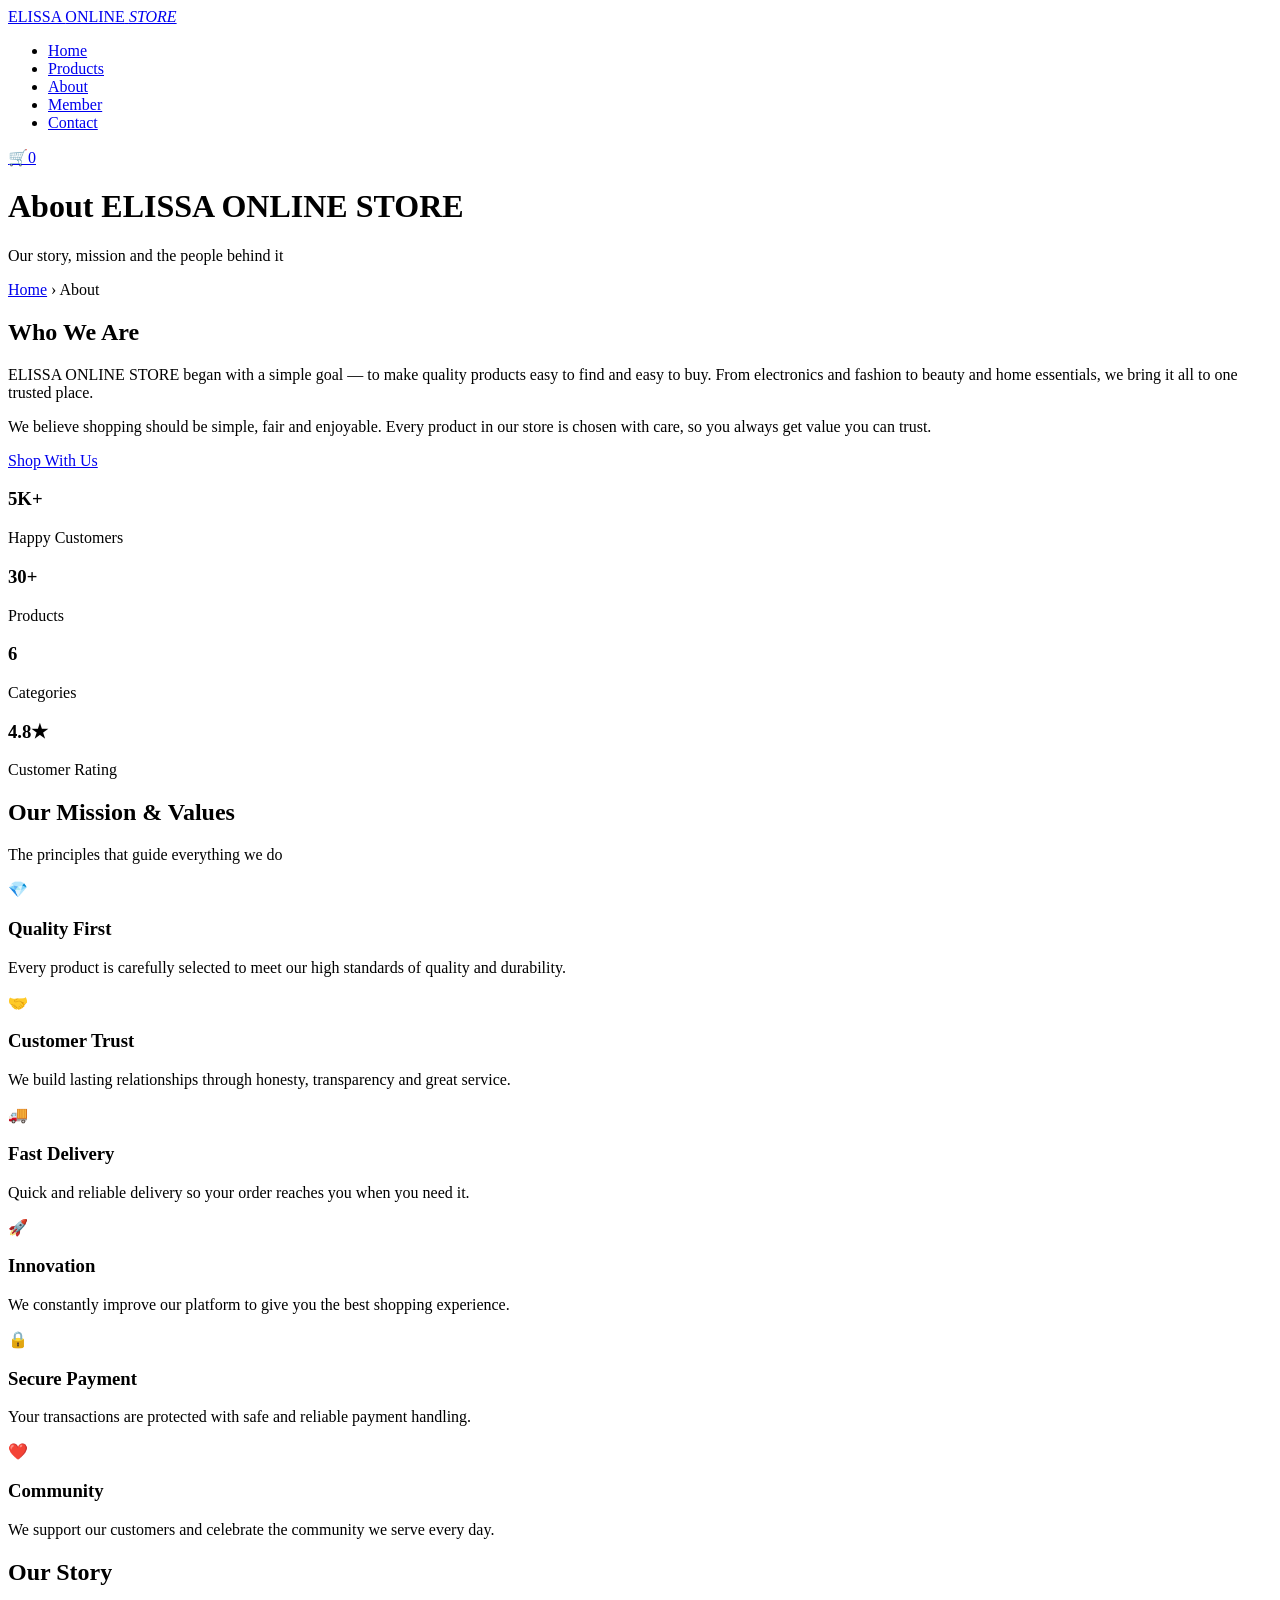
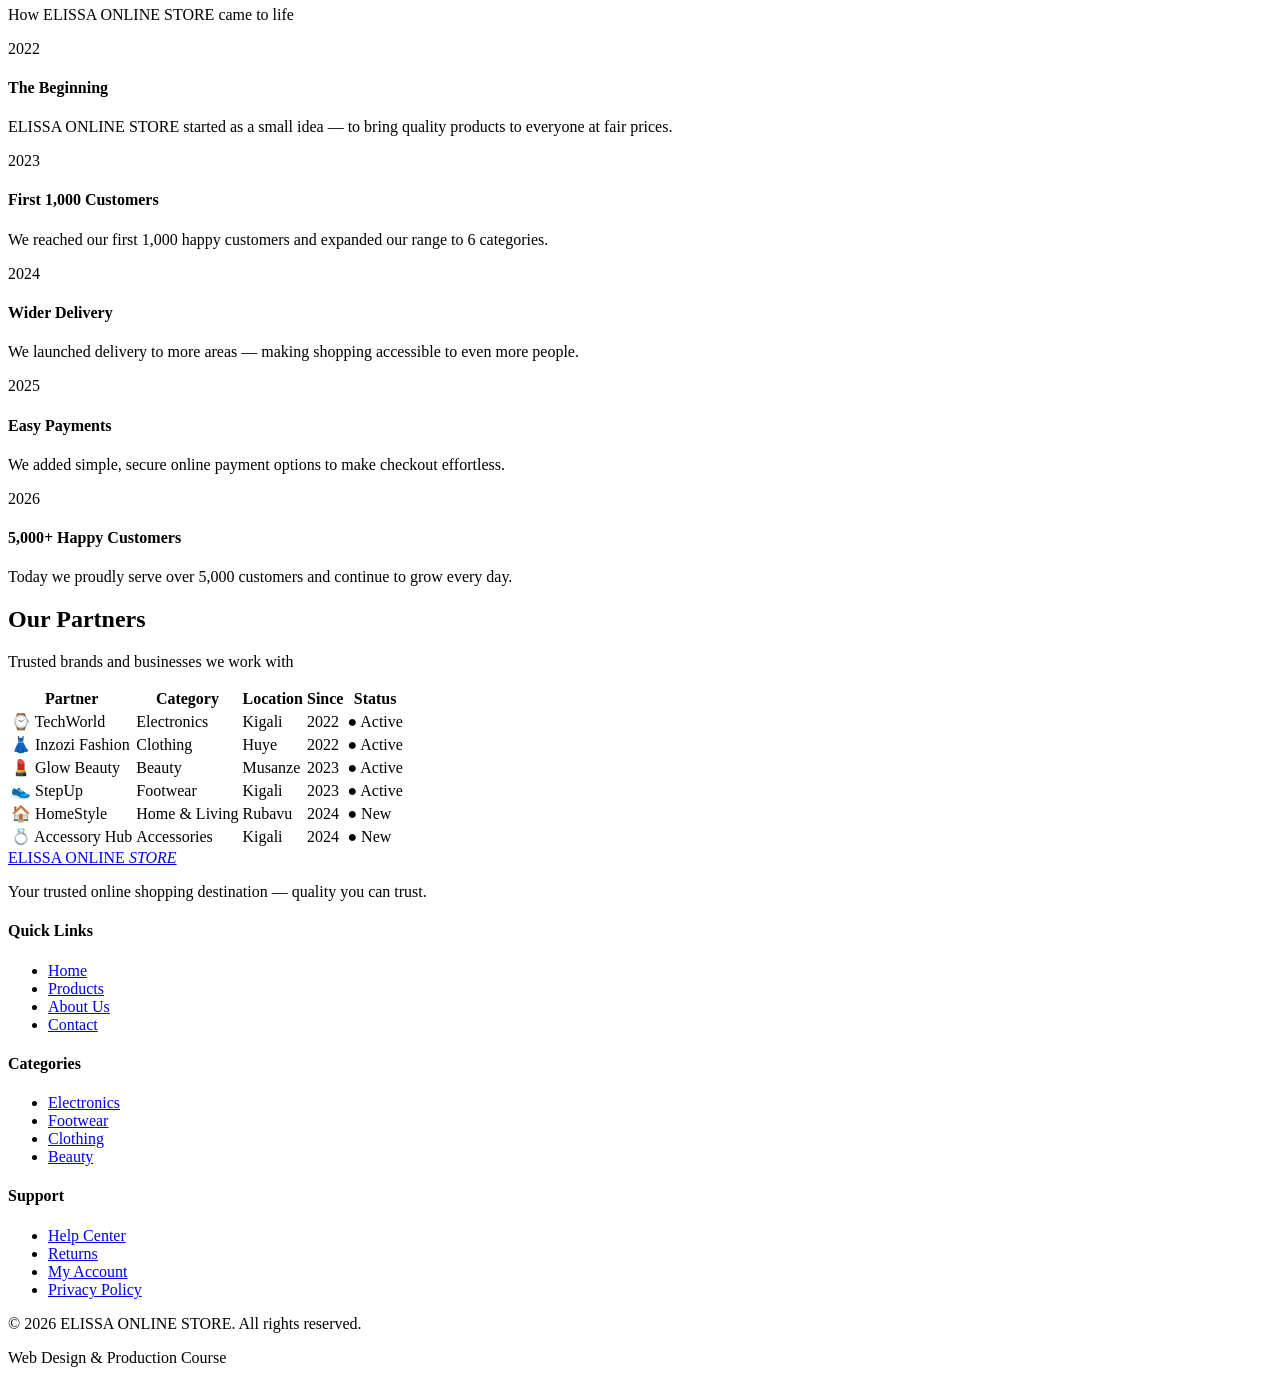
==== commit 81358215: "adding all html files" ====
--- a/about.html
+++ b/about.html
@@ -3,36 +3,36 @@
 <head>
   <meta charset="UTF-8">
   <meta name="viewport" content="width=device-width, initial-scale=1.0">
-  <title>About – Elissa Online Store</title>
+  <title>ELISSA ONLINE STORE — About</title>
   <link rel="stylesheet" href="css/global.css">
   <link rel="stylesheet" href="css/about.css">
 </head>
 <body>
 
-  <!-- NAVBAR -->
+  <!-- ===================== NAVBAR ===================== -->
   <nav class="navbar">
-    <a href="index.html" class="logo">Elissa <span>Online</span> <em>Store</em></a>
+    <a href="index.html" class="logo">ELISSA <span>ONLINE</span> <em>STORE</em></a>
     <ul class="nav-links">
       <li><a href="index.html">Home</a></li>
-      <li><a href="prouducts.html">Products</a></li>
+      <li><a href="products.html">Products</a></li>
       <li><a href="about.html" class="active">About</a></li>
       <li><a href="member.html">Member</a></li>
       <li><a href="contact.html">Contact</a></li>
     </ul>
     <div class="nav-right">
-      <a href="prouducts.html" class="cart-icon">
+      <a href="#" class="cart-icon" id="cartBtn" aria-label="Open cart">
         🛒<span class="cart-count">0</span>
       </a>
-      <div class="hamburger">
+      <div class="hamburger" aria-label="Menu">
         <span></span><span></span><span></span>
       </div>
     </div>
   </nav>
 
-  <!-- PAGE HEADER -->
+  <!-- ===================== PAGE HEADER ===================== -->
   <div class="page-header">
-    <h1>About <span>Elissa Online Store</span></h1>
-    <p>Our story, mission and the people behind it 🇷🇼</p>
+    <h1>About <span>ELISSA ONLINE STORE</span></h1>
+    <p>Our story, mission and the people behind it</p>
     <div class="breadcrumb">
       <a href="index.html">Home</a>
       <span>›</span>
@@ -40,134 +40,114 @@
     </div>
   </div>
 
-  <!-- WHO WE ARE -->
-  <section class="about-section">
+  <!-- ===================== WHO WE ARE ===================== -->
+  <section class="about-section reveal">
     <div class="about-grid">
       <div class="about-text">
         <h2>Who We <span>Are</span></h2>
-        <p>Elissa Online Store was born from a simple dream — to make quality products accessible to every Rwandan. Founded with the spirit of <strong>Agaciro</strong> (dignity and self-worth), we believe every customer deserves the best.</p>
-        <p>From the hills of Kigali to every province of Rwanda, we deliver electronics, fashion, beauty and more — with care, speed and a smile.</p>
-        <p>Our name <strong>"Elissa"</strong> means <em>God is my promise</em>, and we make a promise to you — quality you can trust, every single time.</p>
-        <a href="prouducts.html" class="btn btn-orange" style="margin-top:1.5rem;">Shop With Us →</a>
+        <p>ELISSA ONLINE STORE began with a simple goal — to make quality products easy to find and easy to buy. From electronics and fashion to beauty and home essentials, we bring it all to one trusted place.</p>
+        <p>We believe shopping should be simple, fair and enjoyable. Every product in our store is chosen with care, so you always get value you can trust.</p>
+        <a href="products.html" class="btn btn-orange">Shop With Us</a>
       </div>
       <div class="about-stats">
-        <div class="stat-box">
-          <h3>5K+</h3>
-          <p>Happy Customers</p>
-        </div>
-        <div class="stat-box">
-          <h3>800+</h3>
-          <p>Products</p>
-        </div>
-        <div class="stat-box">
-          <h3>🇷🇼</h3>
-          <p>Based in Rwanda</p>
-        </div>
-        <div class="stat-box">
-          <h3>4.8★</h3>
-          <p>Customer Rating</p>
-        </div>
-      </div>
-    </div>
-  </section>
-
-  <!-- OUR MISSION -->
-  <section class="mission-section">
+        <div class="stat-box"><h3>5K+</h3><p>Happy Customers</p></div>
+        <div class="stat-box"><h3>30+</h3><p>Products</p></div>
+        <div class="stat-box"><h3>6</h3><p>Categories</p></div>
+        <div class="stat-box"><h3>4.8★</h3><p>Customer Rating</p></div>
+      </div>
+    </div>
+  </section>
+
+  <!-- ===================== MISSION & VALUES ===================== -->
+  <section class="mission-section reveal">
     <div class="section-title">
-      <h2>Our <span>Mission & Values</span></h2>
-      <p>Inspired by Rwanda's spirit of Agaciro na Iterambere (Dignity and Development)</p>
+      <h2>Our <span>Mission &amp; Values</span></h2>
+      <p>The principles that guide everything we do</p>
     </div>
     <div class="mission-grid">
       <div class="mission-card">
         <div class="mission-icon">💎</div>
         <h3>Quality First</h3>
-        <p>Every product we sell is carefully selected to meet our high standards of quality and durability.</p>
+        <p>Every product is carefully selected to meet our high standards of quality and durability.</p>
       </div>
       <div class="mission-card">
         <div class="mission-icon">🤝</div>
         <h3>Customer Trust</h3>
-        <p>We build lasting relationships with our customers through honesty, transparency and great service.</p>
-      </div>
-      <div class="mission-card">
-        <div class="mission-icon">🌍</div>
-        <h3>Made for Africa</h3>
-        <p>We are proud to serve Rwanda and the wider African community with products that fit our lifestyle.</p>
+        <p>We build lasting relationships through honesty, transparency and great service.</p>
+      </div>
+      <div class="mission-card">
+        <div class="mission-icon">🚚</div>
+        <h3>Fast Delivery</h3>
+        <p>Quick and reliable delivery so your order reaches you when you need it.</p>
       </div>
       <div class="mission-card">
         <div class="mission-icon">🚀</div>
         <h3>Innovation</h3>
-        <p>We constantly improve our platform and services to give you the best shopping experience possible.</p>
-      </div>
-      <div class="mission-card">
-        <div class="mission-icon">🌱</div>
-        <h3>Sustainability</h3>
-        <p>We are committed to responsible business practices that protect our beautiful Rwandan environment.</p>
+        <p>We constantly improve our platform to give you the best shopping experience.</p>
+      </div>
+      <div class="mission-card">
+        <div class="mission-icon">🔒</div>
+        <h3>Secure Payment</h3>
+        <p>Your transactions are protected with safe and reliable payment handling.</p>
       </div>
       <div class="mission-card">
         <div class="mission-icon">❤️</div>
         <h3>Community</h3>
-        <p>We support local businesses and celebrate Rwandan culture and entrepreneurship every day.</p>
-      </div>
-    </div>
-  </section>
-
-  <!-- OUR STORY SECTION -->
-  <section class="story-section">
+        <p>We support our customers and celebrate the community we serve every day.</p>
+      </div>
+    </div>
+  </section>
+
+  <!-- ===================== OUR STORY ===================== -->
+  <section class="story-section reveal">
     <div class="section-title">
       <h2>Our <span>Story</span></h2>
-      <p>How Elissa Online Store came to life</p>
-    </div>
-    <div class="story-grid">
-      <div class="story-img">
-        <img src="images/electronics/samsung.webp" alt="Our Story">
-      </div>
-      <div class="story-content">
-        <div class="story-item">
-          <div class="story-year">2022</div>
-          <div class="story-text">
-            <h4>The Beginning</h4>
-            <p>Elissa Online Store started as a small idea — to bring quality products to Rwanda at fair prices.</p>
-          </div>
-        </div>
-        <div class="story-item">
-          <div class="story-year">2023</div>
-          <div class="story-text">
-            <h4>First 1000 Customers</h4>
-            <p>We reached our first 1000 happy customers and expanded our product range to 6 categories.</p>
-          </div>
-        </div>
-        <div class="story-item">
-          <div class="story-year">2024</div>
-          <div class="story-text">
-            <h4>Nationwide Delivery</h4>
-            <p>We launched delivery to all 5 provinces of Rwanda — making shopping accessible everywhere.</p>
-          </div>
-        </div>
-        <div class="story-item">
-          <div class="story-year">2025</div>
-          <div class="story-text">
-            <h4>MTN MoMo Integration</h4>
-            <p>We integrated MTN Mobile Money to make payments easier for every Rwandan customer.</p>
-          </div>
-        </div>
-        <div class="story-item">
-          <div class="story-year">2026</div>
-          <div class="story-text">
-            <h4>5000+ Happy Customers</h4>
-            <p>Today we proudly serve over 5000 customers and continue to grow every single day.</p>
-          </div>
-        </div>
-      </div>
-    </div>
-  </section>
-
-
-
-  <!-- PARTNERS TABLE -->
-  <section class="partners-section">
+      <p>How ELISSA ONLINE STORE came to life</p>
+    </div>
+    <div class="story-timeline">
+      <div class="story-item">
+        <div class="story-year">2022</div>
+        <div class="story-text">
+          <h4>The Beginning</h4>
+          <p>ELISSA ONLINE STORE started as a small idea — to bring quality products to everyone at fair prices.</p>
+        </div>
+      </div>
+      <div class="story-item">
+        <div class="story-year">2023</div>
+        <div class="story-text">
+          <h4>First 1,000 Customers</h4>
+          <p>We reached our first 1,000 happy customers and expanded our range to 6 categories.</p>
+        </div>
+      </div>
+      <div class="story-item">
+        <div class="story-year">2024</div>
+        <div class="story-text">
+          <h4>Wider Delivery</h4>
+          <p>We launched delivery to more areas — making shopping accessible to even more people.</p>
+        </div>
+      </div>
+      <div class="story-item">
+        <div class="story-year">2025</div>
+        <div class="story-text">
+          <h4>Easy Payments</h4>
+          <p>We added simple, secure online payment options to make checkout effortless.</p>
+        </div>
+      </div>
+      <div class="story-item">
+        <div class="story-year">2026</div>
+        <div class="story-text">
+          <h4>5,000+ Happy Customers</h4>
+          <p>Today we proudly serve over 5,000 customers and continue to grow every day.</p>
+        </div>
+      </div>
+    </div>
+  </section>
+
+  <!-- ===================== PARTNERS TABLE ===================== -->
+  <section class="partners-section reveal">
     <div class="section-title">
       <h2>Our <span>Partners</span></h2>
-      <p>Trusted brands and local businesses we work with</p>
+      <p>Trusted brands and businesses we work with</p>
     </div>
     <div class="table-wrapper">
       <table class="partners-table">
@@ -182,44 +162,44 @@
         </thead>
         <tbody>
           <tr>
-            <td>⌚ TechKigali</td>
+            <td>⌚ TechWorld</td>
             <td>Electronics</td>
-            <td>Kigali, Rwanda</td>
+            <td>Kigali</td>
             <td>2022</td>
             <td><span class="status-active">● Active</span></td>
           </tr>
           <tr>
             <td>👗 Inzozi Fashion</td>
             <td>Clothing</td>
-            <td>Huye, Rwanda</td>
+            <td>Huye</td>
             <td>2022</td>
             <td><span class="status-active">● Active</span></td>
           </tr>
           <tr>
-            <td>💄 Glow Rwanda</td>
+            <td>💄 Glow Beauty</td>
             <td>Beauty</td>
-            <td>Musanze, Rwanda</td>
+            <td>Musanze</td>
             <td>2023</td>
             <td><span class="status-active">● Active</span></td>
           </tr>
           <tr>
-            <td>👟 StepUp Africa</td>
+            <td>👟 StepUp</td>
             <td>Footwear</td>
-            <td>Kigali, Rwanda</td>
+            <td>Kigali</td>
             <td>2023</td>
             <td><span class="status-active">● Active</span></td>
           </tr>
           <tr>
-            <td>🏠 HomeRwanda</td>
-            <td>Home & Living</td>
-            <td>Rubavu, Rwanda</td>
+            <td>🏠 HomeStyle</td>
+            <td>Home &amp; Living</td>
+            <td>Rubavu</td>
             <td>2024</td>
             <td><span class="status-new">● New</span></td>
           </tr>
           <tr>
-            <td>💍 Accessories RW</td>
+            <td>💍 Accessory Hub</td>
             <td>Accessories</td>
-            <td>Kigali, Rwanda</td>
+            <td>Kigali</td>
             <td>2024</td>
             <td><span class="status-new">● New</span></td>
           </tr>
@@ -228,18 +208,18 @@
     </div>
   </section>
 
-  <!-- FOOTER -->
+  <!-- ===================== FOOTER ===================== -->
   <footer>
     <div class="footer-grid">
       <div class="footer-brand">
-        <a href="index.html" class="logo">Elissa <span>Online</span> <em>Store</em></a>
-        <p>Your trusted online shopping destination, proudly serving Rwanda and beyond.</p>
+        <a href="index.html" class="logo">ELISSA <span>ONLINE</span> <em>STORE</em></a>
+        <p>Your trusted online shopping destination — quality you can trust.</p>
       </div>
       <div class="footer-col">
         <h4>Quick Links</h4>
         <ul>
           <li><a href="index.html">Home</a></li>
-          <li><a href="prouducts.html">Products</a></li>
+          <li><a href="products.html">Products</a></li>
           <li><a href="about.html">About Us</a></li>
           <li><a href="contact.html">Contact</a></li>
         </ul>
@@ -247,10 +227,10 @@
       <div class="footer-col">
         <h4>Categories</h4>
         <ul>
-          <li><a href="prouducts.html?cat=electronics">Electronics</a></li>
-          <li><a href="prouducts.html?cat=footwear">Footwear</a></li>
-          <li><a href="prouducts.html?cat=clothing">Clothing</a></li>
-          <li><a href="prouducts.html?cat=beauty">Beauty</a></li>
+          <li><a href="products.html?cat=electronics">Electronics</a></li>
+          <li><a href="products.html?cat=footwear">Footwear</a></li>
+          <li><a href="products.html?cat=clothing">Clothing</a></li>
+          <li><a href="products.html?cat=beauty">Beauty</a></li>
         </ul>
       </div>
       <div class="footer-col">
@@ -264,11 +244,12 @@
       </div>
     </div>
     <div class="footer-bottom">
-      <p>© 2026 Elissa Online Store. All rights reserved.</p>
-      <p class="footer-flag">🇷🇼 Made with ❤️ in Rwanda | Web Design & Production Course</p>
+      <p>© 2026 ELISSA ONLINE STORE. All rights reserved.</p>
+      <p>Web Design &amp; Production Course</p>
     </div>
   </footer>
 
+  <!-- ===================== SCRIPTS ===================== -->
   <script src="js/global.js"></script>
   <script src="js/about.js"></script>
 </body>
